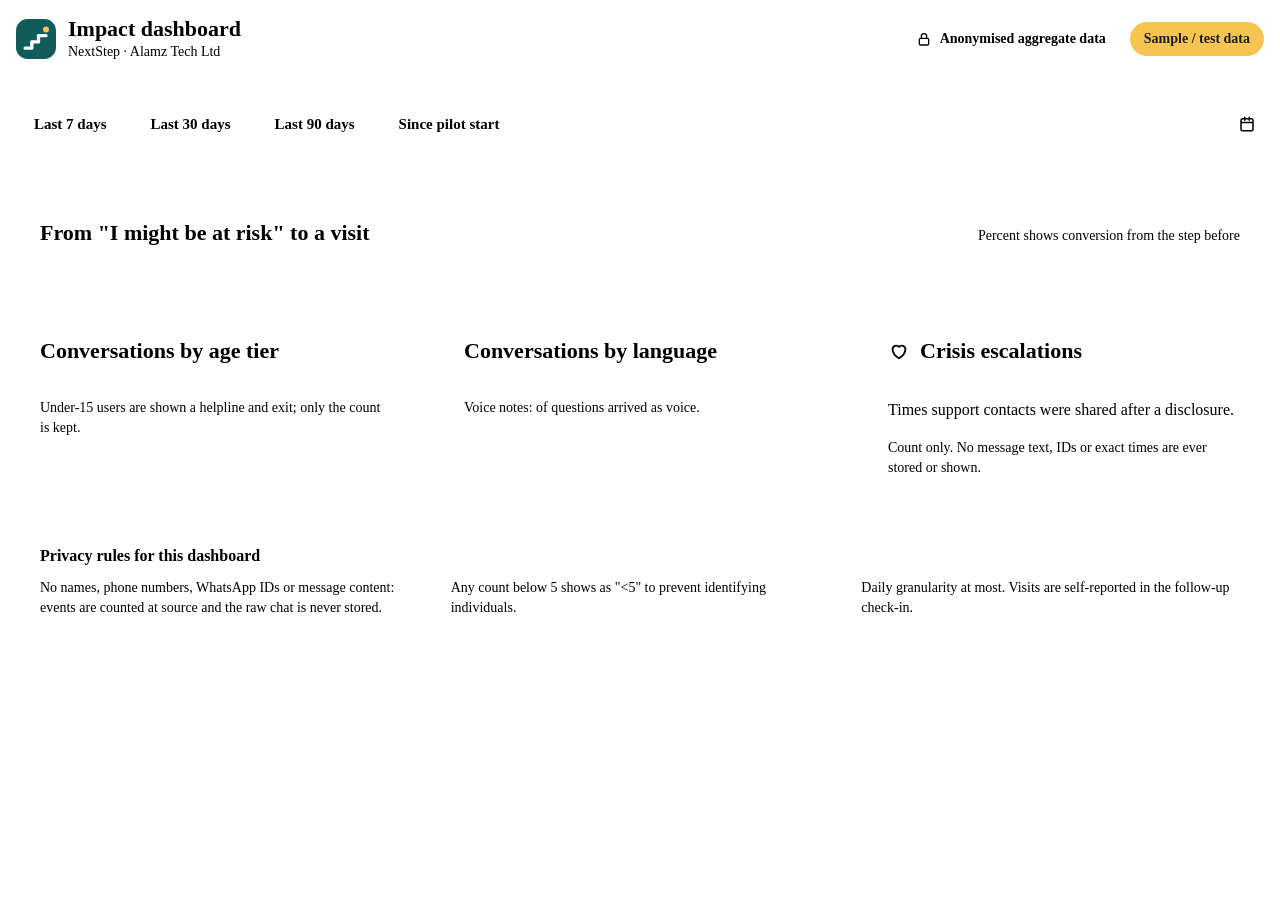
==== app/static/dashboard/index.html @ 29e50502 "Add WhatsApp webhook, web simulator, impact dashboard and follow-up scheduler Simulator implements t" ====
<!doctype html>
<html lang="en">
<head>
<meta charset="utf-8">
<meta name="viewport" content="width=device-width, initial-scale=1">
<title>NextStep impact</title>
<link rel="stylesheet" href="/static/shared/tokens.css">
<link rel="icon" href="/static/shared/logo.svg" type="image/svg+xml">
<style>
* { box-sizing: border-box; }
body { margin: 0; background: var(--ns-color-bg); color: var(--ns-color-text); font-family: var(--ns-font-body); font-size: 16px; line-height: 24px; }
button { cursor: pointer; font-family: var(--ns-font-body); }
button:focus-visible { outline: 3px solid var(--ns-color-highlight); outline-offset: 2px; }
header { background: var(--ns-color-surface); border-bottom: 1px solid var(--ns-color-line); }
.hin { max-width: 1280px; margin: 0 auto; padding: 16px; display: flex; flex-wrap: wrap; gap: 16px; align-items: center; justify-content: space-between; }
.brand { display: flex; align-items: center; gap: 12px; }
.brand div { display: flex; flex-direction: column; }
.title { font-family: var(--ns-font-display); font-weight: 800; font-size: 22px; line-height: 26px; }
.sub { font-size: 14px; color: var(--ns-color-text-2); line-height: 20px; }
.badges { display: flex; flex-wrap: wrap; gap: 10px; }
.badge { display: inline-flex; align-items: center; gap: 8px; font-weight: 700; font-size: 14px; padding: 8px 14px; border-radius: 999px; line-height: 18px; }
.anon { background: var(--ns-color-primary-tint); color: var(--ns-color-primary); }
.sample { background: #F6C453; color: #1B1F23; }
main { max-width: 1280px; margin: 0 auto; padding: 24px 16px; display: flex; flex-direction: column; gap: 24px; }
.filters { display: flex; flex-wrap: wrap; gap: 16px; align-items: center; justify-content: space-between; }
.ranges { display: flex; flex-wrap: wrap; gap: 8px; }
.ranges button { min-height: 44px; padding: 0 18px; border-radius: 999px; border: 2px solid var(--ns-color-primary); background: var(--ns-color-surface); color: var(--ns-color-primary); font-weight: 700; font-size: 15px; }
.ranges button[aria-pressed="true"] { background: var(--ns-color-primary); color: var(--ns-color-on-primary); }
.rtext { font-size: 15px; color: var(--ns-color-text-2); display: inline-flex; align-items: center; gap: 8px; }
.kpis { display: grid; grid-template-columns: repeat(auto-fit, minmax(180px, 1fr)); gap: 16px; }
.panel { background: var(--ns-color-surface); border: 1px solid var(--ns-color-line); border-radius: 20px; padding: 18px; display: flex; flex-direction: column; gap: 4px; }
.kpi .l { font-size: 14px; color: var(--ns-color-text-2); font-weight: 700; }
.kpi .v { font-family: var(--ns-font-display); font-size: 36px; font-weight: 700; line-height: 44px; }
.kpi .n { font-size: 13px; color: var(--ns-color-text-2); line-height: 18px; }
.kpi.accent .v { color: var(--ns-color-accent); } .kpi.support .v { color: var(--ns-color-support); }
section.panel { padding: 24px; gap: 16px; }
h2 { margin: 0; font-family: var(--ns-font-display); font-size: 22px; line-height: 30px; }
.fhead { display: flex; flex-wrap: wrap; justify-content: space-between; gap: 8px; align-items: baseline; }
.muted { font-size: 14px; color: var(--ns-color-text-2); line-height: 20px; }
.frow { display: flex; flex-wrap: wrap; gap: 8px 16px; align-items: center; }
.frow .fl { flex: 0 0 170px; font-weight: 700; }
.track { flex: 1 1 280px; min-width: 0; background: var(--ns-color-line); border-radius: 10px; height: 40px; overflow: hidden; }
.fill { height: 40px; background: var(--ns-color-primary); border-radius: 10px; display: flex; align-items: center; padding: 0 12px; color: var(--ns-color-on-primary); font-weight: 700; min-width: 64px; }
.fill.accent { background: var(--ns-color-accent); color: var(--ns-color-on-accent); }
.frow .fc { flex: 0 0 160px; font-size: 14px; color: var(--ns-color-text-2); }
.grid3 { display: grid; grid-template-columns: repeat(auto-fit, minmax(300px, 1fr)); gap: 24px; }
.brow { display: flex; flex-direction: column; gap: 6px; }
.brow .top { display: flex; justify-content: space-between; font-size: 15px; }
.btrack { background: var(--ns-color-line); border-radius: 8px; height: 16px; overflow: hidden; }
.bfill { height: 16px; border-radius: 8px; }
.crisis { border: 2px solid var(--ns-color-support); }
.crisis .big { font-family: var(--ns-font-display); font-size: 48px; font-weight: 700; color: var(--ns-color-support); line-height: 1; }
.privacy { background: var(--ns-color-primary-tint); border-radius: 20px; padding: 20px 24px; display: flex; flex-wrap: wrap; gap: 12px 32px; font-size: 14px; line-height: 20px; }
.privacy strong { flex: 1 1 100%; font-size: 16px; }
.privacy span { flex: 1 1 240px; }
</style>
</head>
<body>
<header><div class="hin">
  <div class="brand">
    <svg width="40" height="40" viewBox="0 0 48 48" role="img" aria-label="NextStep"><rect width="48" height="48" rx="14" fill="#0F5C5A"/><path d="M11 35h8v-7.5h8V20h9" fill="none" stroke="#FFFFFF" stroke-width="4" stroke-linecap="round" stroke-linejoin="round"/><circle cx="36" cy="12.5" r="3.6" fill="#F6C453"/></svg>
    <div><span class="title">Impact dashboard</span><span class="sub">NextStep · Alamz Tech Ltd</span></div>
  </div>
  <div class="badges">
    <span class="badge anon"><svg width="16" height="16" viewBox="0 0 24 24" fill="none" stroke="currentColor" stroke-width="2" stroke-linecap="round" stroke-linejoin="round" aria-hidden="true"><path d="M7 11h10a2 2 0 012 2v6a2 2 0 01-2 2H7a2 2 0 01-2-2v-6a2 2 0 012-2z M8 11V8a4 4 0 018 0v3"/></svg>Anonymised aggregate data</span>
    <span class="badge sample" id="sample" hidden>Sample / test data</span>
  </div>
</div></header>
<main>
  <div class="filters">
    <div class="ranges" role="group" aria-label="Date range" id="ranges"></div>
    <span class="rtext"><svg width="18" height="18" viewBox="0 0 24 24" fill="none" stroke="currentColor" stroke-width="2" stroke-linecap="round" stroke-linejoin="round" aria-hidden="true"><path d="M6 5h12a2 2 0 012 2v12a2 2 0 01-2 2H6a2 2 0 01-2-2V7a2 2 0 012-2z M4 10h16 M9 3v4 M15 3v4"/></svg><span id="rtext"></span></span>
  </div>
  <div class="kpis" id="kpis" aria-live="polite"></div>
  <section class="panel">
    <div class="fhead"><h2>From "I might be at risk" to a visit</h2><span class="muted">Percent shows conversion from the step before</span></div>
    <div id="funnel" style="display:flex;flex-direction:column;gap:14px"></div>
  </section>
  <div class="grid3">
    <section class="panel"><h2>Conversations by age tier</h2><div id="ages" style="display:flex;flex-direction:column;gap:14px"></div><span class="muted">Under-15 users are shown a helpline and exit; only the count is kept.</span></section>
    <section class="panel"><h2>Conversations by language</h2><div id="langs" style="display:flex;flex-direction:column;gap:14px"></div><span class="muted">Voice notes: <span id="voice"></span> of questions arrived as voice.</span></section>
    <section class="panel crisis"><h2 style="display:flex;align-items:center;gap:10px"><svg width="22" height="22" viewBox="0 0 24 24" fill="none" stroke="currentColor" stroke-width="2" stroke-linecap="round" stroke-linejoin="round" aria-hidden="true" style="color:var(--ns-color-support)"><path d="M12 20s-7-4.5-7-10a4 4 0 017-2.5A4 4 0 0119 10c0 5.5-7 10-7 10z"/></svg>Crisis escalations</h2>
      <span class="big" id="crisis"></span><span>Times support contacts were shared after a disclosure.</span>
      <span class="muted">Count only. No message text, IDs or exact times are ever stored or shown.</span></section>
  </div>
  <section class="privacy">
    <strong>Privacy rules for this dashboard</strong>
    <span>No names, phone numbers, WhatsApp IDs or message content: events are counted at source and the raw chat is never stored.</span>
    <span>Any count below 5 shows as "&lt;5" to prevent identifying individuals.</span>
    <span>Daily granularity at most. Visits are self-reported in the follow-up check-in.</span>
  </section>
</main>
<script>
(() => {
  const RANGES = [['7', 'Last 7 days'], ['30', 'Last 30 days'], ['90', 'Last 90 days'], ['all', 'Since pilot start']];
  let cur = '30';
  const el = (tag, cls, text) => { const e = document.createElement(tag); if (cls) e.className = cls; if (text != null) e.textContent = text; return e; };
  const COL = ['var(--ns-color-primary)', '#2D8A84', 'var(--ns-color-text-2)'];
  function ranges() {
    const box = document.getElementById('ranges'); box.textContent = '';
    for (const [k, l] of RANGES) { const b = el('button', null, l); b.type = 'button'; b.setAttribute('aria-pressed', String(k === cur)); b.onclick = () => { cur = k; load(); }; box.appendChild(b); }
  }
  function bars(id, items, colors) {
    const box = document.getElementById(id); box.textContent = '';
    items.forEach((a, i) => {
      const r = el('div', 'brow'); const top = el('div', 'top'); top.appendChild(el('strong', null, a.label)); top.appendChild(el('span', null, a.v + ' · ' + a.share)); r.appendChild(top);
      const tr = el('div', 'btrack'); const f = el('div', 'bfill'); f.style.width = a.pct + '%'; f.style.background = colors[i % colors.length]; tr.appendChild(f); r.appendChild(tr); box.appendChild(r);
    });
  }
  async function load() {
    ranges();
    const d = await (await fetch('/dashboard/api/summary?range=' + cur)).json();
    document.getElementById('sample').hidden = !d.sample;
    document.getElementById('rtext').textContent = d.range_text;
    const k = document.getElementById('kpis'); k.textContent = '';
    for (const x of d.kpis) { const p = el('div', 'panel kpi ' + (x.tone || '')); p.appendChild(el('span', 'l', x.label)); p.appendChild(el('span', 'v', x.v)); p.appendChild(el('span', 'n', x.note)); k.appendChild(p); }
    const f = document.getElementById('funnel'); f.textContent = '';
    for (const x of d.funnel) {
      const r = el('div', 'frow'); r.appendChild(el('span', 'fl', x.label));
      const tr = el('div', 'track'); const fill = el('div', 'fill ' + (x.tone || ''), x.v); fill.style.width = Math.max(x.pct, 0) + '%'; tr.appendChild(fill); r.appendChild(tr);
      r.appendChild(el('span', 'fc', x.conv)); f.appendChild(r);
    }
    bars('ages', d.ages, COL);
    bars('langs', d.langs, ['var(--ns-color-primary)', 'var(--ns-color-accent)']);
    document.getElementById('voice').textContent = d.voice_share;
    document.getElementById('crisis').textContent = d.crisis;
  }
  load();
})();
</script>
</body>
</html>
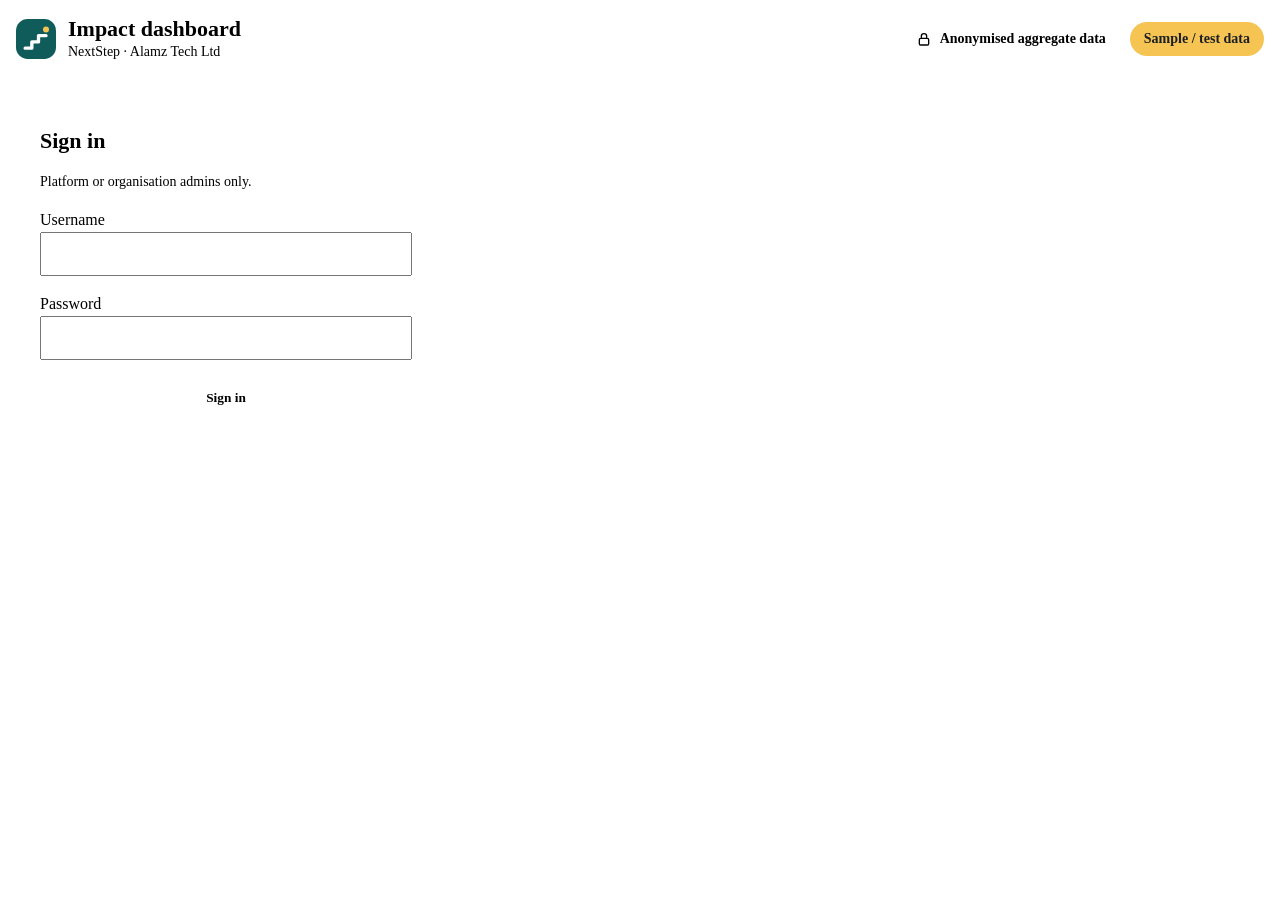
==== commit 3d7f2c7c: "Add dashboard sign-in and filters, demo seeder, Docker, build scripts and docs - Dashboard page: adm" ====
--- a/app/static/dashboard/index.html
+++ b/app/static/dashboard/index.html
@@ -67,14 +67,36 @@
   </div>
 </div></header>
 <main>
+  <section class="panel" id="login" hidden style="max-width:420px">
+    <h2>Sign in</h2>
+    <span class="muted">Platform or organisation admins only.</span>
+    <label>Username <input id="u" autocomplete="username" style="width:100%;min-height:44px;font:16px var(--ns-font-body)"></label>
+    <label>Password <input id="p" type="password" autocomplete="current-password" style="width:100%;min-height:44px;font:16px var(--ns-font-body)"></label>
+    <button type="button" id="go" style="min-height:44px;border-radius:999px;border:none;background:var(--ns-color-primary);color:var(--ns-color-on-primary);font-weight:700">Sign in</button>
+    <span id="err" class="muted" style="color:var(--ns-color-accent)"></span>
+  </section>
+  <div id="app" hidden style="display:contents">
   <div class="filters">
     <div class="ranges" role="group" aria-label="Date range" id="ranges"></div>
+    <div class="ranges" role="group" aria-label="Filters">
+      <select id="f-tier" aria-label="Age tier" style="min-height:44px"><option value="">All ages</option><option value="15_17">15–17</option><option value="18_24">18–24</option></select>
+      <select id="f-lang" aria-label="Language" style="min-height:44px"><option value="">All languages</option><option value="en">English</option><option value="pcm">Pidgin</option></select>
+      <select id="f-setting" aria-label="Setting" style="min-height:44px"><option value="">All settings</option><option value="school">School</option><option value="community">Community</option><option value="clinic">Clinic</option></select>
+      <select id="f-state" aria-label="State" style="min-height:44px"><option value="">All states</option><option value="lagos">Lagos</option></select>
+    </div>
     <span class="rtext"><svg width="18" height="18" viewBox="0 0 24 24" fill="none" stroke="currentColor" stroke-width="2" stroke-linecap="round" stroke-linejoin="round" aria-hidden="true"><path d="M6 5h12a2 2 0 012 2v12a2 2 0 01-2 2H6a2 2 0 01-2-2V7a2 2 0 012-2z M4 10h16 M9 3v4 M15 3v4"/></svg><span id="rtext"></span></span>
   </div>
   <div class="kpis" id="kpis" aria-live="polite"></div>
   <section class="panel">
-    <div class="fhead"><h2>From "I might be at risk" to a visit</h2><span class="muted">Percent shows conversion from the step before</span></div>
+    <div class="fhead"><h2>From "I might be at risk" to a confirmed visit</h2><span class="muted">Percent shows conversion from the step before</span></div>
     <div id="funnel" style="display:flex;flex-direction:column;gap:14px"></div>
+    <span class="muted">Visits self-reported by learners (separate from clinic confirmations): <strong id="selfrep"></strong> (<span id="selfconv"></span> of referrals)</span>
+  </section>
+  <section class="panel">
+    <h2>Facilitator sessions</h2>
+    <div class="kpis" id="fac"></div>
+    <h3 style="margin:8px 0 0">Top question themes</h3>
+    <ol id="themes" class="muted" style="margin:0"></ol>
   </section>
   <div class="grid3">
     <section class="panel"><h2>Conversations by age tier</h2><div id="ages" style="display:flex;flex-direction:column;gap:14px"></div><span class="muted">Under-15 users are shown a helpline and exit; only the count is kept.</span></section>
@@ -87,44 +109,75 @@
     <strong>Privacy rules for this dashboard</strong>
     <span>No names, phone numbers, WhatsApp IDs or message content: events are counted at source and the raw chat is never stored.</span>
     <span>Any count below 5 shows as "&lt;5" to prevent identifying individuals.</span>
-    <span>Daily granularity at most. Visits are self-reported in the follow-up check-in.</span>
+    <span>Daily granularity at most. Clinic-confirmed visits come from referral codes; self-reported visits are shown separately.</span>
   </section>
+  </div>
 </main>
 <script>
 (() => {
   const RANGES = [['7', 'Last 7 days'], ['30', 'Last 30 days'], ['90', 'Last 90 days'], ['all', 'Since pilot start']];
   let cur = '30';
+  let token = null;
+  try { token = sessionStorage.getItem('ns-dash'); } catch (e) {}
+  const $ = (id) => document.getElementById(id);
   const el = (tag, cls, text) => { const e = document.createElement(tag); if (cls) e.className = cls; if (text != null) e.textContent = text; return e; };
   const COL = ['var(--ns-color-primary)', '#2D8A84', 'var(--ns-color-text-2)'];
+  function show(app) { $('login').hidden = app; $('app').hidden = !app; $('app').style.display = app ? 'contents' : 'none'; }
+  async function login() {
+    $('err').textContent = '';
+    const r = await fetch('/v1/auth/login', { method: 'POST', headers: { 'Content-Type': 'application/json' }, body: JSON.stringify({ username: $('u').value, password: $('p').value }) });
+    if (!r.ok) { $('err').textContent = 'Wrong username or password.'; return; }
+    const d = await r.json();
+    if (!['platform_admin', 'org_admin'].includes(d.role)) { $('err').textContent = 'This account cannot view the dashboard.'; return; }
+    token = d.token; try { sessionStorage.setItem('ns-dash', token); } catch (e) {}
+    load();
+  }
   function ranges() {
-    const box = document.getElementById('ranges'); box.textContent = '';
+    const box = $('ranges'); box.textContent = '';
     for (const [k, l] of RANGES) { const b = el('button', null, l); b.type = 'button'; b.setAttribute('aria-pressed', String(k === cur)); b.onclick = () => { cur = k; load(); }; box.appendChild(b); }
   }
   function bars(id, items, colors) {
-    const box = document.getElementById(id); box.textContent = '';
+    const box = $(id); box.textContent = '';
     items.forEach((a, i) => {
       const r = el('div', 'brow'); const top = el('div', 'top'); top.appendChild(el('strong', null, a.label)); top.appendChild(el('span', null, a.v + ' · ' + a.share)); r.appendChild(top);
       const tr = el('div', 'btrack'); const f = el('div', 'bfill'); f.style.width = a.pct + '%'; f.style.background = colors[i % colors.length]; tr.appendChild(f); r.appendChild(tr); box.appendChild(r);
     });
   }
   async function load() {
+    if (!token) { show(false); return; }
     ranges();
-    const d = await (await fetch('/dashboard/api/summary?range=' + cur)).json();
-    document.getElementById('sample').hidden = !d.sample;
-    document.getElementById('rtext').textContent = d.range_text;
-    const k = document.getElementById('kpis'); k.textContent = '';
+    const q = new URLSearchParams({ range: cur, tier: $('f-tier').value, lang: $('f-lang').value, setting: $('f-setting').value, state: $('f-state').value });
+    const r = await fetch('/v1/dashboard/summary?' + q, { headers: { Authorization: 'Bearer ' + token } });
+    if (r.status === 401 || r.status === 403) { token = null; try { sessionStorage.removeItem('ns-dash'); } catch (e) {} show(false); return; }
+    const d = await r.json();
+    show(true);
+    $('sample').hidden = !d.sample;
+    $('rtext').textContent = d.range_text;
+    const k = $('kpis'); k.textContent = '';
     for (const x of d.kpis) { const p = el('div', 'panel kpi ' + (x.tone || '')); p.appendChild(el('span', 'l', x.label)); p.appendChild(el('span', 'v', x.v)); p.appendChild(el('span', 'n', x.note)); k.appendChild(p); }
-    const f = document.getElementById('funnel'); f.textContent = '';
+    const f = $('funnel'); f.textContent = '';
     for (const x of d.funnel) {
-      const r = el('div', 'frow'); r.appendChild(el('span', 'fl', x.label));
-      const tr = el('div', 'track'); const fill = el('div', 'fill ' + (x.tone || ''), x.v); fill.style.width = Math.max(x.pct, 0) + '%'; tr.appendChild(fill); r.appendChild(tr);
-      r.appendChild(el('span', 'fc', x.conv)); f.appendChild(r);
+      const row = el('div', 'frow'); row.appendChild(el('span', 'fl', x.label));
+      const tr = el('div', 'track'); const fill = el('div', 'fill ' + (x.tone || ''), x.v); fill.style.width = Math.max(x.pct, 0) + '%'; tr.appendChild(fill); row.appendChild(tr);
+      row.appendChild(el('span', 'fc', x.conv)); f.appendChild(row);
     }
+    $('selfrep').textContent = d.self_reported.v; $('selfconv').textContent = d.self_reported.conv;
+    const fa = $('fac'); fa.textContent = '';
+    for (const [label, v] of [['Sessions', d.facilitator.sessions], ['Approximate reach', d.facilitator.reach], ['Anonymous joins', d.facilitator.joins],
+      ['Questions', d.facilitator.questions], ['Crisis flags (count only)', d.facilitator.flags], ['Filtered', d.facilitator.filtered]]) {
+      const p = el('div', 'panel kpi'); p.appendChild(el('span', 'l', label)); p.appendChild(el('span', 'v', v)); fa.appendChild(p);
+    }
+    const th = $('themes'); th.textContent = '';
+    if (!d.facilitator.top_themes.length) th.appendChild(el('li', null, 'Themes with fewer than 5 questions are hidden.'));
+    for (const t of d.facilitator.top_themes) th.appendChild(el('li', null, `${t.label} · ${t.v}`));
     bars('ages', d.ages, COL);
-    bars('langs', d.langs, ['var(--ns-color-primary)', 'var(--ns-color-accent)']);
-    document.getElementById('voice').textContent = d.voice_share;
-    document.getElementById('crisis').textContent = d.crisis;
+    bars('langs', d.langs, ['var(--ns-color-primary)', 'var(--ns-color-accent)', '#2D8A84']);
+    $('voice').textContent = d.voice_share;
+    $('crisis').textContent = d.crisis;
   }
+  $('go').onclick = login;
+  $('p').addEventListener('keydown', (e) => { if (e.key === 'Enter') login(); });
+  for (const id of ['f-tier', 'f-lang', 'f-setting', 'f-state']) $(id).onchange = load;
   load();
 })();
 </script>
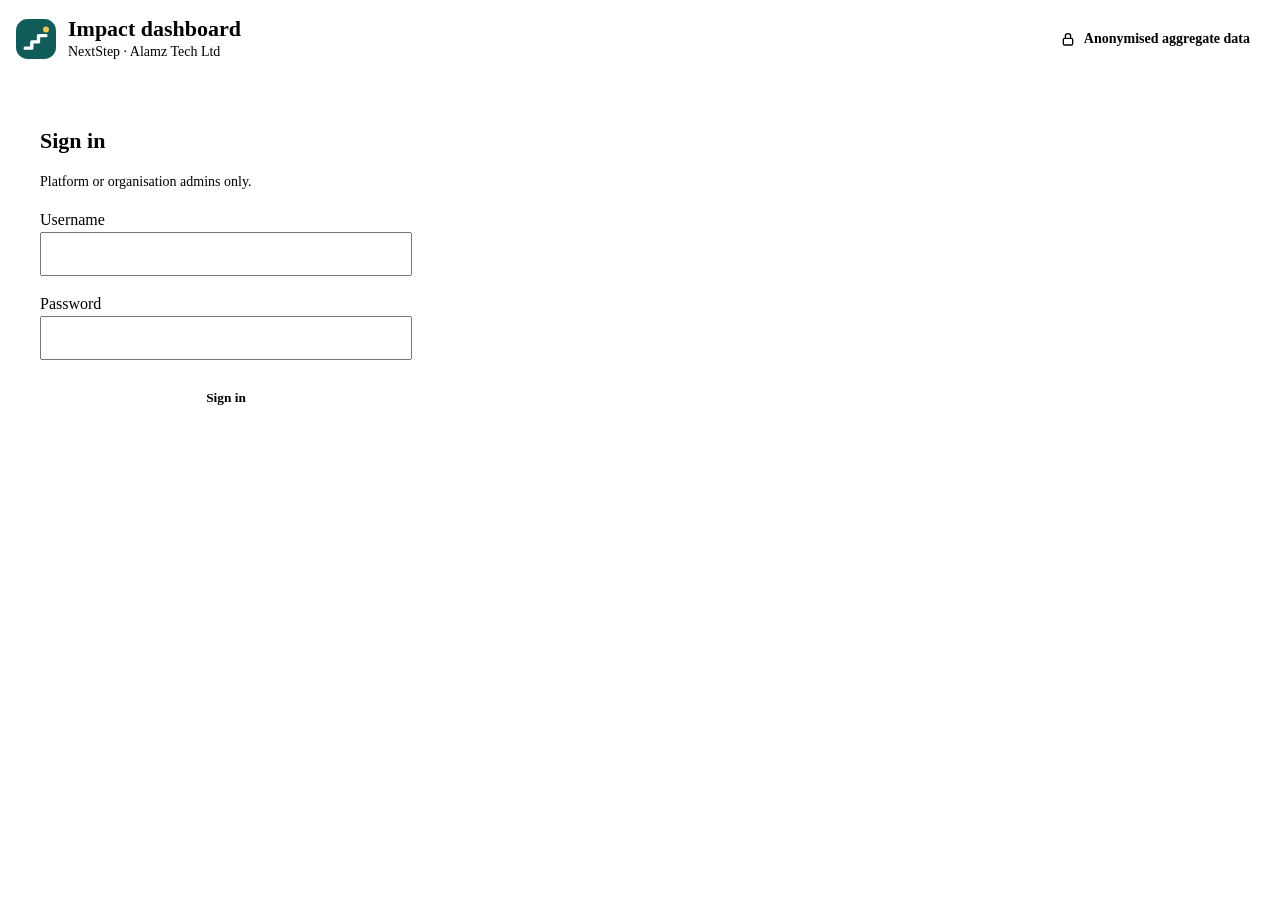
==== commit 806c4b9f: "Fix dashboard sign-in panel visibility; dev script demo defaults; Flutter widget tests Co-Authored-B" ====
--- a/app/static/dashboard/index.html
+++ b/app/static/dashboard/index.html
@@ -8,6 +8,7 @@
 <link rel="icon" href="/static/shared/logo.svg" type="image/svg+xml">
 <style>
 * { box-sizing: border-box; }
+[hidden] { display: none !important; }
 body { margin: 0; background: var(--ns-color-bg); color: var(--ns-color-text); font-family: var(--ns-font-body); font-size: 16px; line-height: 24px; }
 button { cursor: pointer; font-family: var(--ns-font-body); }
 button:focus-visible { outline: 3px solid var(--ns-color-highlight); outline-offset: 2px; }
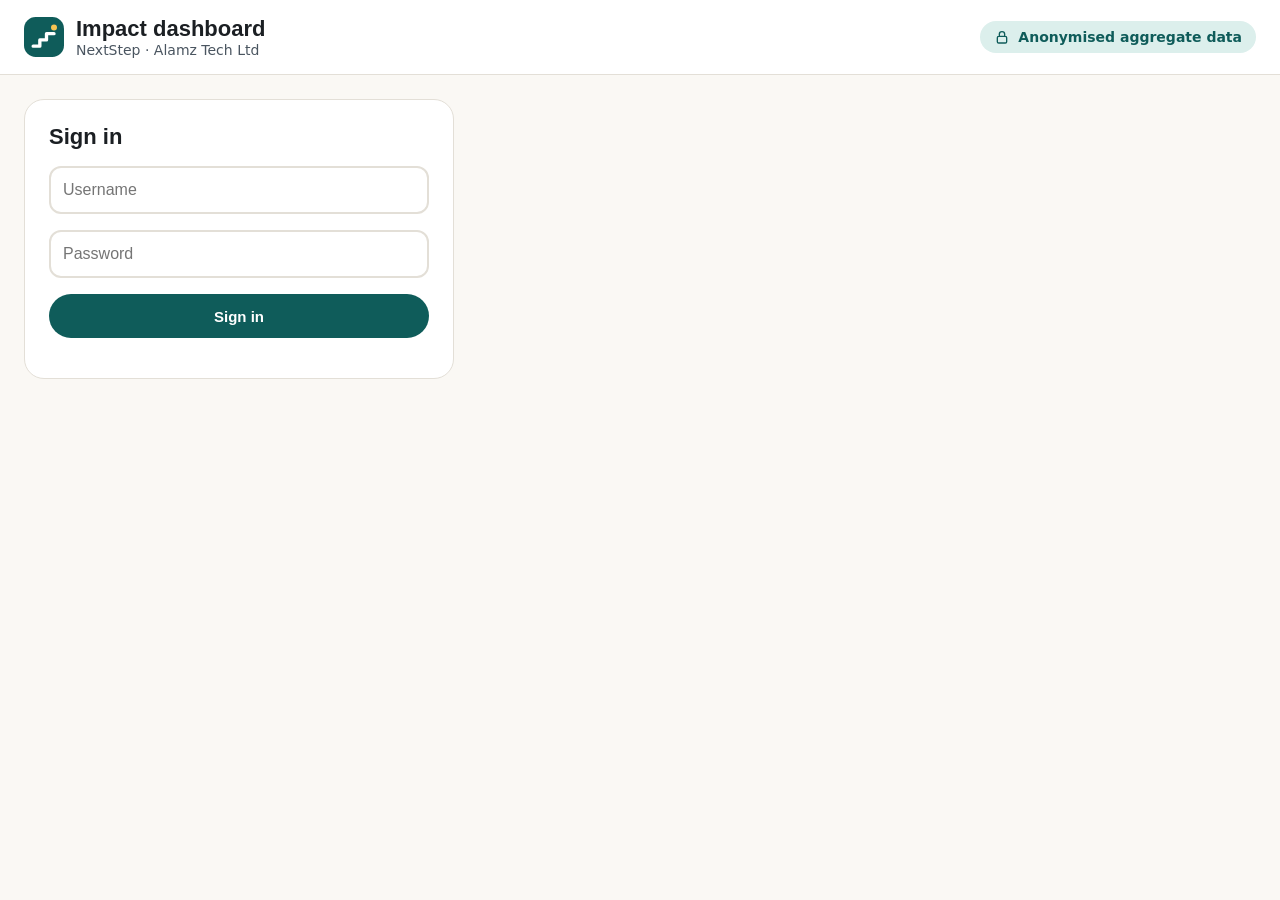
==== commit 3302efc1: "Rebuild app to the Claude Design boards: one chat screen, design dashboard - Learner app is now only" ====
--- a/app/static/dashboard/index.html
+++ b/app/static/dashboard/index.html
@@ -3,127 +3,102 @@
 <head>
 <meta charset="utf-8">
 <meta name="viewport" content="width=device-width, initial-scale=1">
-<title>NextStep impact</title>
-<link rel="stylesheet" href="/static/shared/tokens.css">
+<title>NextStep impact dashboard</title>
+<link rel="stylesheet" href="/static/fonts/fonts.css">
 <link rel="icon" href="/static/shared/logo.svg" type="image/svg+xml">
 <style>
-* { box-sizing: border-box; }
-[hidden] { display: none !important; }
-body { margin: 0; background: var(--ns-color-bg); color: var(--ns-color-text); font-family: var(--ns-font-body); font-size: 16px; line-height: 24px; }
-button { cursor: pointer; font-family: var(--ns-font-body); }
-button:focus-visible { outline: 3px solid var(--ns-color-highlight); outline-offset: 2px; }
-header { background: var(--ns-color-surface); border-bottom: 1px solid var(--ns-color-line); }
-.hin { max-width: 1280px; margin: 0 auto; padding: 16px; display: flex; flex-wrap: wrap; gap: 16px; align-items: center; justify-content: space-between; }
-.brand { display: flex; align-items: center; gap: 12px; }
-.brand div { display: flex; flex-direction: column; }
-.title { font-family: var(--ns-font-display); font-weight: 800; font-size: 22px; line-height: 26px; }
-.sub { font-size: 14px; color: var(--ns-color-text-2); line-height: 20px; }
-.badges { display: flex; flex-wrap: wrap; gap: 10px; }
-.badge { display: inline-flex; align-items: center; gap: 8px; font-weight: 700; font-size: 14px; padding: 8px 14px; border-radius: 999px; line-height: 18px; }
-.anon { background: var(--ns-color-primary-tint); color: var(--ns-color-primary); }
-.sample { background: #F6C453; color: #1B1F23; }
-main { max-width: 1280px; margin: 0 auto; padding: 24px 16px; display: flex; flex-direction: column; gap: 24px; }
-.filters { display: flex; flex-wrap: wrap; gap: 16px; align-items: center; justify-content: space-between; }
-.ranges { display: flex; flex-wrap: wrap; gap: 8px; }
-.ranges button { min-height: 44px; padding: 0 18px; border-radius: 999px; border: 2px solid var(--ns-color-primary); background: var(--ns-color-surface); color: var(--ns-color-primary); font-weight: 700; font-size: 15px; }
-.ranges button[aria-pressed="true"] { background: var(--ns-color-primary); color: var(--ns-color-on-primary); }
-.rtext { font-size: 15px; color: var(--ns-color-text-2); display: inline-flex; align-items: center; gap: 8px; }
-.kpis { display: grid; grid-template-columns: repeat(auto-fit, minmax(180px, 1fr)); gap: 16px; }
-.panel { background: var(--ns-color-surface); border: 1px solid var(--ns-color-line); border-radius: 20px; padding: 18px; display: flex; flex-direction: column; gap: 4px; }
-.kpi .l { font-size: 14px; color: var(--ns-color-text-2); font-weight: 700; }
-.kpi .v { font-family: var(--ns-font-display); font-size: 36px; font-weight: 700; line-height: 44px; }
-.kpi .n { font-size: 13px; color: var(--ns-color-text-2); line-height: 18px; }
-.kpi.accent .v { color: var(--ns-color-accent); } .kpi.support .v { color: var(--ns-color-support); }
-section.panel { padding: 24px; gap: 16px; }
-h2 { margin: 0; font-family: var(--ns-font-display); font-size: 22px; line-height: 30px; }
-.fhead { display: flex; flex-wrap: wrap; justify-content: space-between; gap: 8px; align-items: baseline; }
-.muted { font-size: 14px; color: var(--ns-color-text-2); line-height: 20px; }
-.frow { display: flex; flex-wrap: wrap; gap: 8px 16px; align-items: center; }
-.frow .fl { flex: 0 0 170px; font-weight: 700; }
-.track { flex: 1 1 280px; min-width: 0; background: var(--ns-color-line); border-radius: 10px; height: 40px; overflow: hidden; }
-.fill { height: 40px; background: var(--ns-color-primary); border-radius: 10px; display: flex; align-items: center; padding: 0 12px; color: var(--ns-color-on-primary); font-weight: 700; min-width: 64px; }
-.fill.accent { background: var(--ns-color-accent); color: var(--ns-color-on-accent); }
-.frow .fc { flex: 0 0 160px; font-size: 14px; color: var(--ns-color-text-2); }
-.grid3 { display: grid; grid-template-columns: repeat(auto-fit, minmax(300px, 1fr)); gap: 24px; }
-.brow { display: flex; flex-direction: column; gap: 6px; }
-.brow .top { display: flex; justify-content: space-between; font-size: 15px; }
-.btrack { background: var(--ns-color-line); border-radius: 8px; height: 16px; overflow: hidden; }
-.bfill { height: 16px; border-radius: 8px; }
-.crisis { border: 2px solid var(--ns-color-support); }
-.crisis .big { font-family: var(--ns-font-display); font-size: 48px; font-weight: 700; color: var(--ns-color-support); line-height: 1; }
-.privacy { background: var(--ns-color-primary-tint); border-radius: 20px; padding: 20px 24px; display: flex; flex-wrap: wrap; gap: 12px 32px; font-size: 14px; line-height: 20px; }
-.privacy strong { flex: 1 1 100%; font-size: 16px; }
-.privacy span { flex: 1 1 240px; }
+/* Built from the design board "4 · Impact dashboard". */
+body{margin:0;background:#FAF8F4}
+button{cursor:pointer}
+[hidden]{display:none !important}
+.wrap{min-height:100vh;background:#FAF8F4;color:#1B1F23;font-family:'Atkinson Hyperlegible',system-ui,sans-serif}
+.panel{background:#FFFFFF;border:1px solid #E3DFD7;border-radius:20px;padding:24px;display:flex;flex-direction:column;gap:16px}
+h2{margin:0;font-family:'Bricolage Grotesque',sans-serif;font-size:22px}
+input{min-height:44px;border-radius:12px;border:2px solid #E3DFD7;padding:0 12px;font:16px 'Atkinson Hyperlegible',sans-serif}
 </style>
 </head>
 <body>
-<header><div class="hin">
-  <div class="brand">
-    <svg width="40" height="40" viewBox="0 0 48 48" role="img" aria-label="NextStep"><rect width="48" height="48" rx="14" fill="#0F5C5A"/><path d="M11 35h8v-7.5h8V20h9" fill="none" stroke="#FFFFFF" stroke-width="4" stroke-linecap="round" stroke-linejoin="round"/><circle cx="36" cy="12.5" r="3.6" fill="#F6C453"/></svg>
-    <div><span class="title">Impact dashboard</span><span class="sub">NextStep · Alamz Tech Ltd</span></div>
-  </div>
-  <div class="badges">
-    <span class="badge anon"><svg width="16" height="16" viewBox="0 0 24 24" fill="none" stroke="currentColor" stroke-width="2" stroke-linecap="round" stroke-linejoin="round" aria-hidden="true"><path d="M7 11h10a2 2 0 012 2v6a2 2 0 01-2 2H7a2 2 0 01-2-2v-6a2 2 0 012-2z M8 11V8a4 4 0 018 0v3"/></svg>Anonymised aggregate data</span>
-    <span class="badge sample" id="sample" hidden>Sample / test data</span>
-  </div>
-</div></header>
-<main>
-  <section class="panel" id="login" hidden style="max-width:420px">
-    <h2>Sign in</h2>
-    <span class="muted">Platform or organisation admins only.</span>
-    <label>Username <input id="u" autocomplete="username" style="width:100%;min-height:44px;font:16px var(--ns-font-body)"></label>
-    <label>Password <input id="p" type="password" autocomplete="current-password" style="width:100%;min-height:44px;font:16px var(--ns-font-body)"></label>
-    <button type="button" id="go" style="min-height:44px;border-radius:999px;border:none;background:var(--ns-color-primary);color:var(--ns-color-on-primary);font-weight:700">Sign in</button>
-    <span id="err" class="muted" style="color:var(--ns-color-accent)"></span>
-  </section>
-  <div id="app" hidden style="display:contents">
-  <div class="filters">
-    <div class="ranges" role="group" aria-label="Date range" id="ranges"></div>
-    <div class="ranges" role="group" aria-label="Filters">
-      <select id="f-tier" aria-label="Age tier" style="min-height:44px"><option value="">All ages</option><option value="15_17">15–17</option><option value="18_24">18–24</option></select>
-      <select id="f-lang" aria-label="Language" style="min-height:44px"><option value="">All languages</option><option value="en">English</option><option value="pcm">Pidgin</option></select>
-      <select id="f-setting" aria-label="Setting" style="min-height:44px"><option value="">All settings</option><option value="school">School</option><option value="community">Community</option><option value="clinic">Clinic</option></select>
-      <select id="f-state" aria-label="State" style="min-height:44px"><option value="">All states</option><option value="lagos">Lagos</option></select>
+<div class="wrap">
+  <header style="background:#FFFFFF;border-bottom:1px solid #E3DFD7">
+    <div style="max-width:1280px;margin:0 auto;padding:16px 24px;display:flex;flex-wrap:wrap;gap:16px;align-items:center;justify-content:space-between">
+      <div style="display:flex;align-items:center;gap:12px">
+        <svg width="40" height="40" viewBox="0 0 48 48" role="img" aria-label="NextStep"><rect width="48" height="48" rx="14" fill="#0F5C5A"/><path d="M11 35h8v-7.5h8V20h9" fill="none" stroke="#FFFFFF" stroke-width="4" stroke-linecap="round" stroke-linejoin="round"/><circle cx="36" cy="12.5" r="3.6" fill="#F6C453"/></svg>
+        <div style="display:flex;flex-direction:column">
+          <span style="font-family:'Bricolage Grotesque',sans-serif;font-weight:800;font-size:22px;line-height:26px">Impact dashboard</span>
+          <span style="font-size:14px;color:#4A5560">NextStep · Alamz Tech Ltd</span>
+        </div>
+      </div>
+      <div style="display:flex;flex-wrap:wrap;gap:10px;align-items:center">
+        <span style="display:inline-flex;align-items:center;gap:8px;background:#DCEFEC;color:#0F5C5A;font-weight:700;font-size:14px;padding:8px 14px;border-radius:999px">
+          <svg width="16" height="16" viewBox="0 0 24 24" fill="none" stroke="currentColor" stroke-width="2" stroke-linecap="round" stroke-linejoin="round" aria-hidden="true"><path d="M7 11h10a2 2 0 012 2v6a2 2 0 01-2 2H7a2 2 0 01-2-2v-6a2 2 0 012-2z M8 11V8a4 4 0 018 0v3"/></svg>Anonymised aggregate data
+        </span>
+        <span id="sample" hidden style="background:#F6C453;color:#1B1F23;font-weight:700;font-size:14px;padding:8px 14px;border-radius:999px">Sample / test data</span>
+      </div>
     </div>
-    <span class="rtext"><svg width="18" height="18" viewBox="0 0 24 24" fill="none" stroke="currentColor" stroke-width="2" stroke-linecap="round" stroke-linejoin="round" aria-hidden="true"><path d="M6 5h12a2 2 0 012 2v12a2 2 0 01-2 2H6a2 2 0 01-2-2V7a2 2 0 012-2z M4 10h16 M9 3v4 M15 3v4"/></svg><span id="rtext"></span></span>
-  </div>
-  <div class="kpis" id="kpis" aria-live="polite"></div>
-  <section class="panel">
-    <div class="fhead"><h2>From "I might be at risk" to a confirmed visit</h2><span class="muted">Percent shows conversion from the step before</span></div>
-    <div id="funnel" style="display:flex;flex-direction:column;gap:14px"></div>
-    <span class="muted">Visits self-reported by learners (separate from clinic confirmations): <strong id="selfrep"></strong> (<span id="selfconv"></span> of referrals)</span>
-  </section>
-  <section class="panel">
-    <h2>Facilitator sessions</h2>
-    <div class="kpis" id="fac"></div>
-    <h3 style="margin:8px 0 0">Top question themes</h3>
-    <ol id="themes" class="muted" style="margin:0"></ol>
-  </section>
-  <div class="grid3">
-    <section class="panel"><h2>Conversations by age tier</h2><div id="ages" style="display:flex;flex-direction:column;gap:14px"></div><span class="muted">Under-15 users are shown a helpline and exit; only the count is kept.</span></section>
-    <section class="panel"><h2>Conversations by language</h2><div id="langs" style="display:flex;flex-direction:column;gap:14px"></div><span class="muted">Voice notes: <span id="voice"></span> of questions arrived as voice.</span></section>
-    <section class="panel crisis"><h2 style="display:flex;align-items:center;gap:10px"><svg width="22" height="22" viewBox="0 0 24 24" fill="none" stroke="currentColor" stroke-width="2" stroke-linecap="round" stroke-linejoin="round" aria-hidden="true" style="color:var(--ns-color-support)"><path d="M12 20s-7-4.5-7-10a4 4 0 017-2.5A4 4 0 0119 10c0 5.5-7 10-7 10z"/></svg>Crisis escalations</h2>
-      <span class="big" id="crisis"></span><span>Times support contacts were shared after a disclosure.</span>
-      <span class="muted">Count only. No message text, IDs or exact times are ever stored or shown.</span></section>
-  </div>
-  <section class="privacy">
-    <strong>Privacy rules for this dashboard</strong>
-    <span>No names, phone numbers, WhatsApp IDs or message content: events are counted at source and the raw chat is never stored.</span>
-    <span>Any count below 5 shows as "&lt;5" to prevent identifying individuals.</span>
-    <span>Daily granularity at most. Clinic-confirmed visits come from referral codes; self-reported visits are shown separately.</span>
-  </section>
-  </div>
-</main>
+  </header>
+
+  <main style="max-width:1280px;margin:0 auto;padding:24px;display:flex;flex-direction:column;gap:24px">
+    <section class="panel" id="login" hidden style="max-width:380px">
+      <h2>Sign in</h2>
+      <input id="u" aria-label="Username" placeholder="Username" autocomplete="username">
+      <input id="p" aria-label="Password" placeholder="Password" type="password" autocomplete="current-password">
+      <button type="button" id="go" style="min-height:44px;border-radius:999px;border:none;background:#0F5C5A;color:#FFFFFF;font:700 15px 'Atkinson Hyperlegible',sans-serif">Sign in</button>
+      <span id="err" style="color:#C2462E;font-size:14px"></span>
+    </section>
+
+    <div id="app" hidden style="display:flex;flex-direction:column;gap:24px">
+      <div style="display:flex;flex-wrap:wrap;gap:16px;align-items:center;justify-content:space-between">
+        <div role="group" aria-label="Date range" id="ranges" style="display:flex;flex-wrap:wrap;gap:8px"></div>
+        <span style="font-size:15px;color:#4A5560;display:inline-flex;align-items:center;gap:8px"><svg width="18" height="18" viewBox="0 0 24 24" fill="none" stroke="currentColor" stroke-width="2" stroke-linecap="round" stroke-linejoin="round" aria-hidden="true"><path d="M6 5h12a2 2 0 012 2v12a2 2 0 01-2 2H6a2 2 0 01-2-2V7a2 2 0 012-2z M4 10h16 M9 3v4 M15 3v4"/></svg><span id="rtext"></span></span>
+      </div>
+
+      <div id="kpis" style="display:grid;grid-template-columns:repeat(auto-fit,minmax(200px,1fr));gap:16px"></div>
+
+      <section class="panel" style="gap:18px">
+        <div style="display:flex;flex-wrap:wrap;justify-content:space-between;gap:8px;align-items:baseline">
+          <h2 style="font-size:24px">From "I might be at risk" to a visit</h2>
+          <span style="font-size:14px;color:#4A5560">Percent shows conversion from the step before</span>
+        </div>
+        <div id="funnel" style="display:flex;flex-direction:column;gap:14px"></div>
+      </section>
+
+      <div style="display:grid;grid-template-columns:repeat(auto-fit,minmax(320px,1fr));gap:24px">
+        <section class="panel">
+          <h2>Conversations by age tier</h2>
+          <div id="ages" style="display:flex;flex-direction:column;gap:16px"></div>
+          <span style="font-size:13px;color:#4A5560">Under-15 users are shown a helpline and exit; only the count is kept.</span>
+        </section>
+        <section class="panel">
+          <h2>Conversations by language</h2>
+          <div id="langs" style="display:flex;flex-direction:column;gap:16px"></div>
+          <span style="font-size:13px;color:#4A5560">Voice notes: <span id="voice"></span> of questions arrived as voice.</span>
+        </section>
+        <section class="panel" style="border:2px solid #2F5DA8;gap:12px">
+          <h2 style="display:flex;align-items:center;gap:10px"><svg width="22" height="22" viewBox="0 0 24 24" fill="none" stroke="#2F5DA8" stroke-width="2" stroke-linecap="round" stroke-linejoin="round" aria-hidden="true"><path d="M12 20s-7-4.5-7-10a4 4 0 017-2.5A4 4 0 0119 10c0 5.5-7 10-7 10z"/></svg>Crisis escalations</h2>
+          <span id="crisis" style="font-family:'Bricolage Grotesque',sans-serif;font-size:48px;font-weight:700;color:#2F5DA8;line-height:1"></span>
+          <span style="font-size:15px">Times support contacts were shared after a disclosure.</span>
+          <span style="font-size:13px;line-height:20px;color:#4A5560">Count only. No message text, IDs, types below 5 or exact times are ever stored or shown.</span>
+        </section>
+      </div>
+
+      <section style="background:#DCEFEC;border-radius:20px;padding:20px 24px;display:flex;flex-wrap:wrap;gap:12px 32px;font-size:14px;line-height:20px;color:#0A403F">
+        <strong style="flex:1 1 100%;font-size:16px">Privacy rules for this dashboard</strong>
+        <span style="flex:1 1 260px">No names, phone numbers, WhatsApp IDs or message content: events are counted at source and the raw chat is never sent here.</span>
+        <span style="flex:1 1 260px">Any count below 5 shows as "&lt;5" to prevent identifying individuals.</span>
+        <span style="flex:1 1 260px">Daily granularity at most. Visits are confirmed by partner clinics entering the referral code.</span>
+      </section>
+    </div>
+  </main>
+</div>
 <script>
 (() => {
-  const RANGES = [['7', 'Last 7 days'], ['30', 'Last 30 days'], ['90', 'Last 90 days'], ['all', 'Since pilot start']];
-  let cur = '30';
-  let token = null;
+  const R = [['7', 'Last 7 days'], ['30', 'Last 30 days'], ['90', 'Last 90 days'], ['all', 'Since pilot start']];
+  let cur = '30', token = null;
   try { token = sessionStorage.getItem('ns-dash'); } catch (e) {}
   const $ = (id) => document.getElementById(id);
-  const el = (tag, cls, text) => { const e = document.createElement(tag); if (cls) e.className = cls; if (text != null) e.textContent = text; return e; };
-  const COL = ['var(--ns-color-primary)', '#2D8A84', 'var(--ns-color-text-2)'];
-  function show(app) { $('login').hidden = app; $('app').hidden = !app; $('app').style.display = app ? 'contents' : 'none'; }
+  const el = (tag, css, text) => { const e = document.createElement(tag); if (css) e.style.cssText = css; if (text != null) e.textContent = text; return e; };
+  const show = (app) => { $('login').hidden = app; $('app').hidden = !app; };
+
   async function login() {
     $('err').textContent = '';
     const r = await fetch('/v1/auth/login', { method: 'POST', headers: { 'Content-Type': 'application/json' }, body: JSON.stringify({ username: $('u').value, password: $('p').value }) });
@@ -133,52 +108,58 @@
     token = d.token; try { sessionStorage.setItem('ns-dash', token); } catch (e) {}
     load();
   }
-  function ranges() {
-    const box = $('ranges'); box.textContent = '';
-    for (const [k, l] of RANGES) { const b = el('button', null, l); b.type = 'button'; b.setAttribute('aria-pressed', String(k === cur)); b.onclick = () => { cur = k; load(); }; box.appendChild(b); }
-  }
+
   function bars(id, items, colors) {
     const box = $(id); box.textContent = '';
     items.forEach((a, i) => {
-      const r = el('div', 'brow'); const top = el('div', 'top'); top.appendChild(el('strong', null, a.label)); top.appendChild(el('span', null, a.v + ' · ' + a.share)); r.appendChild(top);
-      const tr = el('div', 'btrack'); const f = el('div', 'bfill'); f.style.width = a.pct + '%'; f.style.background = colors[i % colors.length]; tr.appendChild(f); r.appendChild(tr); box.appendChild(r);
+      const row = el('div', 'display:flex;flex-direction:column;gap:6px');
+      const top = el('div', 'display:flex;justify-content:space-between;font-size:15px');
+      top.appendChild(el('strong', '', a.label)); top.appendChild(el('span', '', a.v + ' · ' + a.share)); row.appendChild(top);
+      const tr = el('div', 'background:#F0EDE7;border-radius:8px;height:16px;overflow:hidden');
+      tr.appendChild(el('div', `height:16px;width:${a.pct}%;background:${colors[i]};border-radius:8px`)); row.appendChild(tr);
+      box.appendChild(row);
     });
   }
+
   async function load() {
     if (!token) { show(false); return; }
-    ranges();
-    const q = new URLSearchParams({ range: cur, tier: $('f-tier').value, lang: $('f-lang').value, setting: $('f-setting').value, state: $('f-state').value });
-    const r = await fetch('/v1/dashboard/summary?' + q, { headers: { Authorization: 'Bearer ' + token } });
+    const r = await fetch('/v1/dashboard/summary?range=' + cur, { headers: { Authorization: 'Bearer ' + token } });
     if (r.status === 401 || r.status === 403) { token = null; try { sessionStorage.removeItem('ns-dash'); } catch (e) {} show(false); return; }
     const d = await r.json();
     show(true);
     $('sample').hidden = !d.sample;
+    const rb = $('ranges'); rb.textContent = '';
+    for (const [k, l] of R) {
+      const on = k === cur;
+      const b = el('button', `min-height:44px;padding:0 18px;border-radius:999px;border:2px solid #0F5C5A;background:${on ? '#0F5C5A' : '#FFFFFF'};color:${on ? '#FFFFFF' : '#0F5C5A'};font:700 15px 'Atkinson Hyperlegible',sans-serif`, l);
+      b.type = 'button'; b.setAttribute('aria-pressed', String(on)); b.onclick = () => { cur = k; load(); }; rb.appendChild(b);
+    }
     $('rtext').textContent = d.range_text;
     const k = $('kpis'); k.textContent = '';
-    for (const x of d.kpis) { const p = el('div', 'panel kpi ' + (x.tone || '')); p.appendChild(el('span', 'l', x.label)); p.appendChild(el('span', 'v', x.v)); p.appendChild(el('span', 'n', x.note)); k.appendChild(p); }
+    for (const x of d.kpis) {
+      const p = el('div', 'background:#FFFFFF;border:1px solid #E3DFD7;border-radius:20px;padding:18px;display:flex;flex-direction:column;gap:4px');
+      p.appendChild(el('span', 'font-size:14px;color:#4A5560;font-weight:700', x.label));
+      p.appendChild(el('span', `font-family:'Bricolage Grotesque',sans-serif;font-size:36px;font-weight:700;color:${x.color}`, x.v));
+      p.appendChild(el('span', 'font-size:13px;color:#4A5560', x.note));
+      k.appendChild(p);
+    }
     const f = $('funnel'); f.textContent = '';
     for (const x of d.funnel) {
-      const row = el('div', 'frow'); row.appendChild(el('span', 'fl', x.label));
-      const tr = el('div', 'track'); const fill = el('div', 'fill ' + (x.tone || ''), x.v); fill.style.width = Math.max(x.pct, 0) + '%'; tr.appendChild(fill); row.appendChild(tr);
-      row.appendChild(el('span', 'fc', x.conv)); f.appendChild(row);
+      const row = el('div', 'display:flex;flex-wrap:wrap;gap:8px 16px;align-items:center');
+      row.appendChild(el('span', 'flex:0 0 180px;font-size:16px;font-weight:700', x.label));
+      const tr = el('div', 'flex:1 1 320px;min-width:0;background:#F0EDE7;border-radius:10px;height:40px;overflow:hidden');
+      tr.appendChild(el('div', `height:40px;width:${x.pct}%;background:${x.color};border-radius:10px;display:flex;align-items:center;padding:0 12px;box-sizing:border-box;color:#FFFFFF;font-weight:700;font-size:16px;min-width:64px`, x.v));
+      row.appendChild(tr);
+      row.appendChild(el('span', 'flex:0 0 140px;font-size:14px;color:#4A5560', x.conv));
+      f.appendChild(row);
     }
-    $('selfrep').textContent = d.self_reported.v; $('selfconv').textContent = d.self_reported.conv;
-    const fa = $('fac'); fa.textContent = '';
-    for (const [label, v] of [['Sessions', d.facilitator.sessions], ['Approximate reach', d.facilitator.reach], ['Anonymous joins', d.facilitator.joins],
-      ['Questions', d.facilitator.questions], ['Crisis flags (count only)', d.facilitator.flags], ['Filtered', d.facilitator.filtered]]) {
-      const p = el('div', 'panel kpi'); p.appendChild(el('span', 'l', label)); p.appendChild(el('span', 'v', v)); fa.appendChild(p);
-    }
-    const th = $('themes'); th.textContent = '';
-    if (!d.facilitator.top_themes.length) th.appendChild(el('li', null, 'Themes with fewer than 5 questions are hidden.'));
-    for (const t of d.facilitator.top_themes) th.appendChild(el('li', null, `${t.label} · ${t.v}`));
-    bars('ages', d.ages, COL);
-    bars('langs', d.langs, ['var(--ns-color-primary)', 'var(--ns-color-accent)', '#2D8A84']);
+    bars('ages', d.ages, ['#0F5C5A', '#2D8A84', '#4A5560']);
+    bars('langs', d.langs, ['#0F5C5A', '#C2462E']);
     $('voice').textContent = d.voice_share;
     $('crisis').textContent = d.crisis;
   }
   $('go').onclick = login;
   $('p').addEventListener('keydown', (e) => { if (e.key === 'Enter') login(); });
-  for (const id of ['f-tier', 'f-lang', 'f-setting', 'f-state']) $(id).onchange = load;
   load();
 })();
 </script>
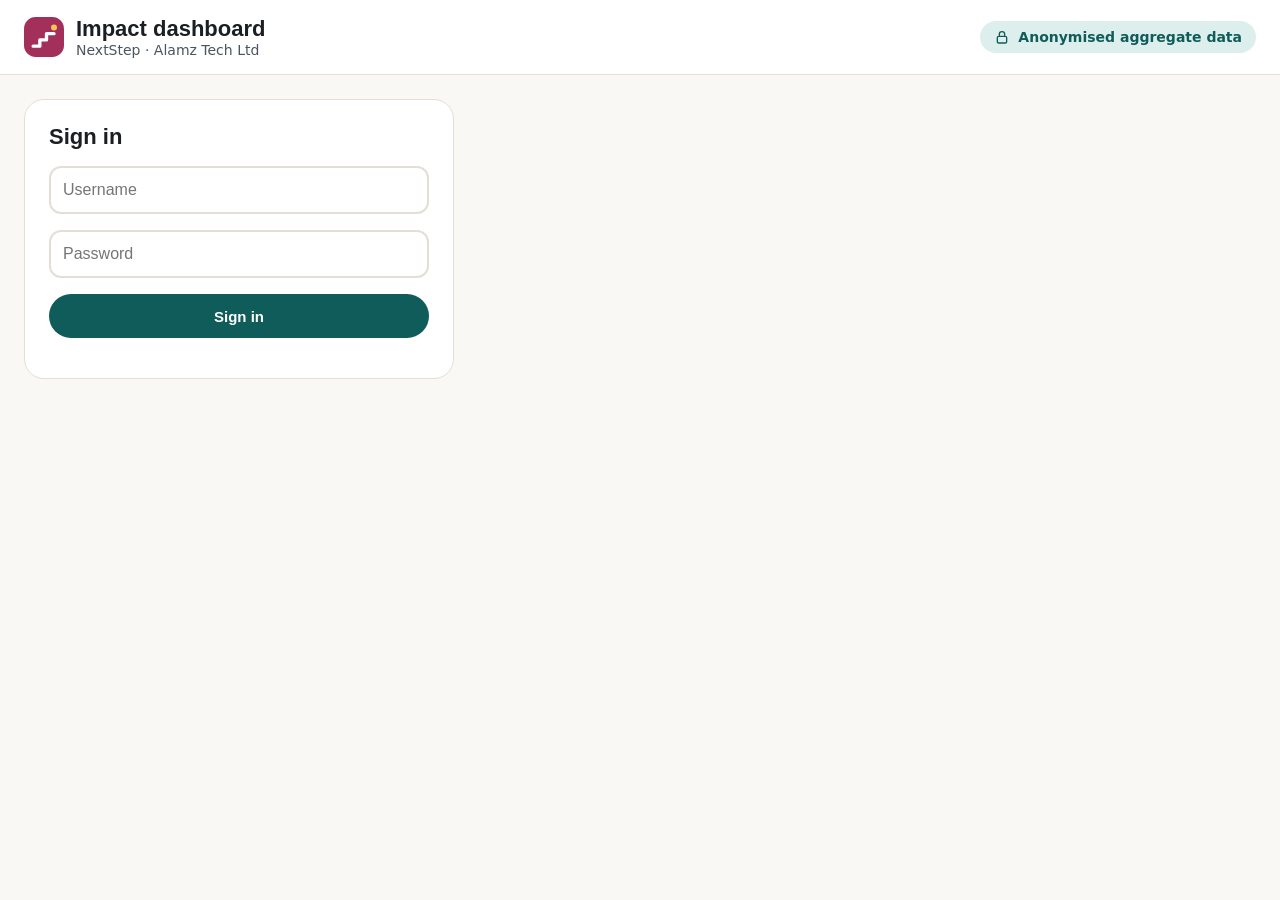
==== commit c6383628: "Switch chat bubbles, buttons and logo to berry; Android config and icons - Learner bubbles blush #FB" ====
--- a/app/static/dashboard/index.html
+++ b/app/static/dashboard/index.html
@@ -22,7 +22,7 @@
   <header style="background:#FFFFFF;border-bottom:1px solid #E3DFD7">
     <div style="max-width:1280px;margin:0 auto;padding:16px 24px;display:flex;flex-wrap:wrap;gap:16px;align-items:center;justify-content:space-between">
       <div style="display:flex;align-items:center;gap:12px">
-        <svg width="40" height="40" viewBox="0 0 48 48" role="img" aria-label="NextStep"><rect width="48" height="48" rx="14" fill="#0F5C5A"/><path d="M11 35h8v-7.5h8V20h9" fill="none" stroke="#FFFFFF" stroke-width="4" stroke-linecap="round" stroke-linejoin="round"/><circle cx="36" cy="12.5" r="3.6" fill="#F6C453"/></svg>
+        <svg width="40" height="40" viewBox="0 0 48 48" role="img" aria-label="NextStep"><rect width="48" height="48" rx="14" fill="#A3305A"/><path d="M11 35h8v-7.5h8V20h9" fill="none" stroke="#FFFFFF" stroke-width="4" stroke-linecap="round" stroke-linejoin="round"/><circle cx="36" cy="12.5" r="3.6" fill="#F6C453"/></svg>
         <div style="display:flex;flex-direction:column">
           <span style="font-family:'Bricolage Grotesque',sans-serif;font-weight:800;font-size:22px;line-height:26px">Impact dashboard</span>
           <span style="font-size:14px;color:#4A5560">NextStep · Alamz Tech Ltd</span>
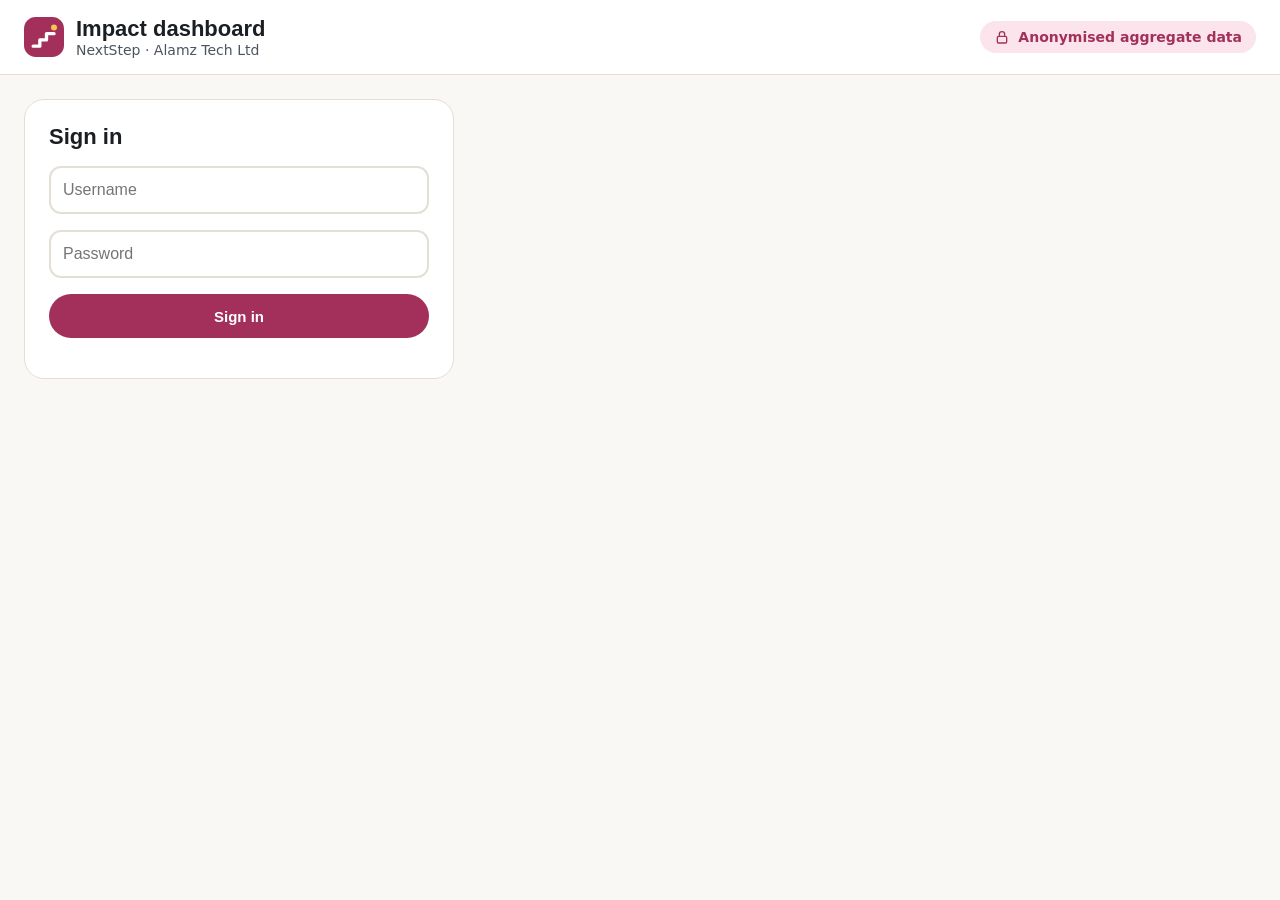
==== commit f01afbc6: "Make berry consistent across all screens Service card banner and icons, crisis call button and borde" ====
--- a/app/static/dashboard/index.html
+++ b/app/static/dashboard/index.html
@@ -29,7 +29,7 @@
         </div>
       </div>
       <div style="display:flex;flex-wrap:wrap;gap:10px;align-items:center">
-        <span style="display:inline-flex;align-items:center;gap:8px;background:#DCEFEC;color:#0F5C5A;font-weight:700;font-size:14px;padding:8px 14px;border-radius:999px">
+        <span style="display:inline-flex;align-items:center;gap:8px;background:#FBE4EC;color:#A3305A;font-weight:700;font-size:14px;padding:8px 14px;border-radius:999px">
           <svg width="16" height="16" viewBox="0 0 24 24" fill="none" stroke="currentColor" stroke-width="2" stroke-linecap="round" stroke-linejoin="round" aria-hidden="true"><path d="M7 11h10a2 2 0 012 2v6a2 2 0 01-2 2H7a2 2 0 01-2-2v-6a2 2 0 012-2z M8 11V8a4 4 0 018 0v3"/></svg>Anonymised aggregate data
         </span>
         <span id="sample" hidden style="background:#F6C453;color:#1B1F23;font-weight:700;font-size:14px;padding:8px 14px;border-radius:999px">Sample / test data</span>
@@ -42,8 +42,8 @@
       <h2>Sign in</h2>
       <input id="u" aria-label="Username" placeholder="Username" autocomplete="username">
       <input id="p" aria-label="Password" placeholder="Password" type="password" autocomplete="current-password">
-      <button type="button" id="go" style="min-height:44px;border-radius:999px;border:none;background:#0F5C5A;color:#FFFFFF;font:700 15px 'Atkinson Hyperlegible',sans-serif">Sign in</button>
-      <span id="err" style="color:#C2462E;font-size:14px"></span>
+      <button type="button" id="go" style="min-height:44px;border-radius:999px;border:none;background:#A3305A;color:#FFFFFF;font:700 15px 'Atkinson Hyperlegible',sans-serif">Sign in</button>
+      <span id="err" style="color:#6E1F3D;font-size:14px"></span>
     </section>
 
     <div id="app" hidden style="display:flex;flex-direction:column;gap:24px">
@@ -73,15 +73,15 @@
           <div id="langs" style="display:flex;flex-direction:column;gap:16px"></div>
           <span style="font-size:13px;color:#4A5560">Voice notes: <span id="voice"></span> of questions arrived as voice.</span>
         </section>
-        <section class="panel" style="border:2px solid #2F5DA8;gap:12px">
-          <h2 style="display:flex;align-items:center;gap:10px"><svg width="22" height="22" viewBox="0 0 24 24" fill="none" stroke="#2F5DA8" stroke-width="2" stroke-linecap="round" stroke-linejoin="round" aria-hidden="true"><path d="M12 20s-7-4.5-7-10a4 4 0 017-2.5A4 4 0 0119 10c0 5.5-7 10-7 10z"/></svg>Crisis escalations</h2>
-          <span id="crisis" style="font-family:'Bricolage Grotesque',sans-serif;font-size:48px;font-weight:700;color:#2F5DA8;line-height:1"></span>
+        <section class="panel" style="border:2px solid #6E1F3D;gap:12px">
+          <h2 style="display:flex;align-items:center;gap:10px"><svg width="22" height="22" viewBox="0 0 24 24" fill="none" stroke="#6E1F3D" stroke-width="2" stroke-linecap="round" stroke-linejoin="round" aria-hidden="true"><path d="M12 20s-7-4.5-7-10a4 4 0 017-2.5A4 4 0 0119 10c0 5.5-7 10-7 10z"/></svg>Crisis escalations</h2>
+          <span id="crisis" style="font-family:'Bricolage Grotesque',sans-serif;font-size:48px;font-weight:700;color:#6E1F3D;line-height:1"></span>
           <span style="font-size:15px">Times support contacts were shared after a disclosure.</span>
           <span style="font-size:13px;line-height:20px;color:#4A5560">Count only. No message text, IDs, types below 5 or exact times are ever stored or shown.</span>
         </section>
       </div>
 
-      <section style="background:#DCEFEC;border-radius:20px;padding:20px 24px;display:flex;flex-wrap:wrap;gap:12px 32px;font-size:14px;line-height:20px;color:#0A403F">
+      <section style="background:#FBE4EC;border-radius:20px;padding:20px 24px;display:flex;flex-wrap:wrap;gap:12px 32px;font-size:14px;line-height:20px;color:#6E1F3D">
         <strong style="flex:1 1 100%;font-size:16px">Privacy rules for this dashboard</strong>
         <span style="flex:1 1 260px">No names, phone numbers, WhatsApp IDs or message content: events are counted at source and the raw chat is never sent here.</span>
         <span style="flex:1 1 260px">Any count below 5 shows as "&lt;5" to prevent identifying individuals.</span>
@@ -131,7 +131,7 @@
     const rb = $('ranges'); rb.textContent = '';
     for (const [k, l] of R) {
       const on = k === cur;
-      const b = el('button', `min-height:44px;padding:0 18px;border-radius:999px;border:2px solid #0F5C5A;background:${on ? '#0F5C5A' : '#FFFFFF'};color:${on ? '#FFFFFF' : '#0F5C5A'};font:700 15px 'Atkinson Hyperlegible',sans-serif`, l);
+      const b = el('button', `min-height:44px;padding:0 18px;border-radius:999px;border:2px solid #A3305A;background:${on ? '#A3305A' : '#FFFFFF'};color:${on ? '#FFFFFF' : '#A3305A'};font:700 15px 'Atkinson Hyperlegible',sans-serif`, l);
       b.type = 'button'; b.setAttribute('aria-pressed', String(on)); b.onclick = () => { cur = k; load(); }; rb.appendChild(b);
     }
     $('rtext').textContent = d.range_text;
@@ -153,8 +153,8 @@
       row.appendChild(el('span', 'flex:0 0 140px;font-size:14px;color:#4A5560', x.conv));
       f.appendChild(row);
     }
-    bars('ages', d.ages, ['#0F5C5A', '#2D8A84', '#4A5560']);
-    bars('langs', d.langs, ['#0F5C5A', '#C2462E']);
+    bars('ages', d.ages, ['#A3305A', '#C65B82', '#4A5560']);
+    bars('langs', d.langs, ['#A3305A', '#6E1F3D']);
     $('voice').textContent = d.voice_share;
     $('crisis').textContent = d.crisis;
   }
